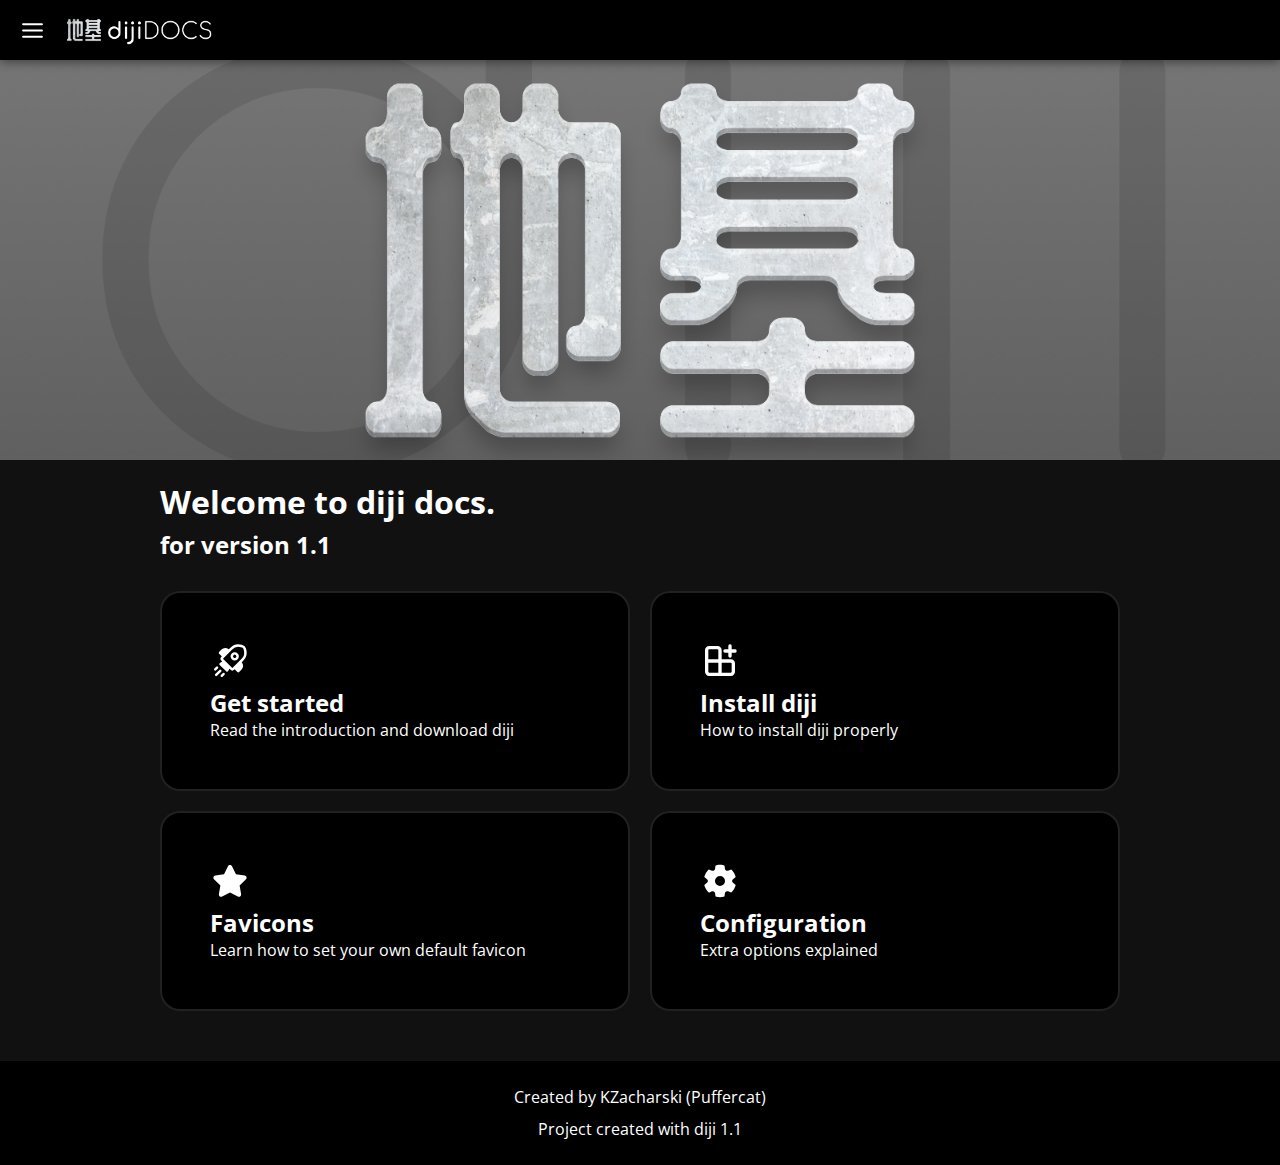
==== docs/docs/index.html @ 5f5b63b6 "started working on the menu" ====
<!DOCTYPE html>
<html lang="en">
<head>
<meta charset="UTF-8">
<meta name="viewport" content="width=device-width, initial-scale=1.0">
<meta http-equiv="X-UA-Compatible" content="ie=edge">
<title>diji docs</title>
<link rel="icon" type="image" href="./assets/favicon.png">
<link rel="stylesheet" type="text/css" href="style.css">
<script src="script.js"></script>
</head>
<body>
<div class="navbar">
    <img onclick="openNav()" class="navicon" src="./assets/ic_fluent_navigation_24_filled.svg" height="25px">
    <img src="./assets/dijidocs.png" height="40px">
</div>
<div class="banner">
<img src="./assets/dijidocsbanner.png" width="100%" class="bannerimg">
</div>
  <div class="content">
<div class="anotherfuckingcontainer">
    <h1 class="t1">Welcome to diji docs.</h1>
    <h2 class="t2">for version 1.1</h2>
    <div class="container">
      <div class="getstarted ge">
        <div class="getstartedcontentparent">
        <div class="getstartedcontent">
        <img src="./assets/ic_fluent_rocket_24_filled.svg" height="40px" class="gep">
        <h2 class="gep">Get started</h2>
        <p class="gep">Read the introduction and download diji</p>
      </div>
      </div>
      </div>
      <div class="install ge">
        <div class="getstartedcontentparent">
          <div class="getstartedcontent">
          <img src="./assets/ic_fluent_apps_add_in_24_filled.svg" height="40px" class="gep">
          <h2 class="gep">Install diji</h2>
          <p class="gep">How to install diji properly</p>
        </div>
        </div>
      </div>
      <div class="favicon ge">
        <div class="getstartedcontentparent">
          <div class="getstartedcontent">
          <img src="./assets/ic_fluent_star_24_filled.svg" height="40px" class="gep">
          <h2 class="gep">Favicons</h2>
          <p class="gep">Learn how to set your own default favicon</p>
        </div>
        </div>
      </div>
      <div class="config ge">

        <div class="getstartedcontentparent">
          <div class="getstartedcontent">
          <img src="./assets/ic_fluent_settings_24_filled.svg" height="40px" class="gep">
          <h2 class="gep">Configuration</h2>
          <p class="gep">Extra options explained</p>
        </div>
        </div>

      </div>
    </div>
    </div>
  </div>
  

<div id="drawer" class="navdrawer">
    <a href="javascript:void(0)" class="closebtn" onclick="closeNav()"><img src="./assets/ic_fluent_chevron_left_24_filled.svg" width="30px"></a>
    <a href="#">About</a>
    <a href="#">Services</a>
    <a href="#">Clients</a>
    <a href="#">Contact</a>
  </div>
  <div id="drawerbg" class="navdrawerbg" onclick="closeNav()"></div>
  <div class="footer">
    <p class="ftrtext">Created by <a>KZacharski (Puffercat)</a></p>
    <p class="ftrtext">Project created with diji 1.1</p>
  </div>
</body>
</html>
---- docs/docs/style.css ----
@import url('https://fonts.googleapis.com/css2?family=Open+Sans:wght@300;400;500;600;700;800&display=swap');

body {
font-family: 'Open Sans', sans-serif;
margin: 0;
background-color: #111;
color: white;
} .navbar {
    position: sticky;
    top: 0px;
    width: 100%;
    background-color: black;
    box-shadow: 0px 2px 10px 0px rgba(0, 0, 0, 0.473);
    display: flex;
    align-items: center;
    padding: 10px;
    padding-right: 0;
    padding-left: 0;
} .navicon {
    margin-left: 20px;
    margin-right: 10px;
} .content {
  padding-left: 20px;
  padding-right: 20px;
  margin-right: auto;
    margin-left: auto;
    max-width: 1000px;
}

.anotherfuckingcontainer {
  margin: 20px;
}

.t1 {
  margin: 0;
  margin-top: 10px;
  margin-bottom: 5px;
} .t2 {
  margin: 0;
}

.banner {
  object-fit: cover;
  max-height: 400px;
  margin-left: auto;
  margin-right: auto;
} .bannerimg {
  object-fit: cover;
  max-height: 400px;
  margin-left: auto;
  margin-right: auto;
}

.navdrawer {
    height: 100%; /* 100% Full-height */
    width: 0; /* 0 width - change this with JavaScript */
    position: fixed; /* Stay in place */
    z-index: 1; /* Stay on top */
    top: 0; /* Stay at the top */
    left: 0;
    background-color: #111; /* Black*/
    overflow-x: hidden; /* Disable horizontal scroll */
    padding-top: 15px; /* Place content 60px from the top */
    transition: 0.5s; /* 0.5 second transition effect to slide in the sidenav */
  }

  .navdrawerbg {
    height: 100%; /* 100% Full-height */
    width: 0; /* 0 width - change this with JavaScript */
    position: fixed; /* Stay in place */
    z-index: 0; /* Stay on top */
    top: 0; /* Stay at the top */
    left: 0;
    background-color: transparent; /* Black*/
    overflow-x: hidden; /* Disable horizontal scroll */
    padding-top: 15px; /* Place content 60px from the top */
    transition: 0s; /* 0.5 second transition effect to slide in the sidenav */
  }
  
  /* The navigation menu links */
  .navdrawer a {
    padding: 8px 8px 8px 32px;
    text-decoration: none;
    font-size: 25px;
    color: #818181;
    display: block;
    transition: 0.3s;
  }
  
  /* When you mouse over the navigation links, change their color */
  .navdrawer a:hover {
    color: #f1f1f1;
  }
  
  /* Position and style the close button (top right corner) */
  .navdrawer .closebtn {
    position: absolute;
    top: 0;
    right: 25px;
    font-size: 36px;
    margin-left: 50px;
  }
  
  /* Style page content - use this if you want to push the page content to the right when you open the side navigation */
  #main {
    transition: margin-left .5s;
    padding: 20px;
  }
  
  /* On smaller screens, where height is less than 450px, change the style of the sidenav (less padding and a smaller font size) 
  @media screen and (max-height: 450px) {
    .navdrawer {padding-top: 15px;}
    .navdrawer a {font-size: 18px;}
    
  }*/

 




  .container {  display: grid;
    
    grid-template-columns: 1fr;
    grid-template-rows: 1fr 1fr 1fr 1fr;
    gap: 20px 0;
    margin-top: 30px;
    margin-bottom: 50px;
    grid-auto-flow: column;
    grid-template-areas: 
    "getstarted"
    "install"
    "favicon"
    "config";
  }

  @media only screen and (min-width: 35em) {  .container {
    grid-template-columns: 1fr 1fr;
    grid-template-rows: 1fr 1fr;
    gap: 20px 20px;
    
   
    
    margin-top: 30px;
    grid-auto-flow: row;
    grid-template-areas:
      "getstarted install"
      "favicon config";
  }}
  
  .getstarted { grid-area: getstarted; 
  background-color: rgb(0, 0, 0);

  
  }
  
  .install { grid-area: install; 
    background-color: #000;}
  
  .favicon { grid-area: favicon; 
    background-color: #000;}
  
  .config { grid-area: config; 
    background-color: #000;}

    .ge {
      border-radius: 20px;
      border-style: solid;
      border-color: #ffffff21;
     border-width: 2px;
     display: flex;
   
     align-items: center;
     transition: 0.2s;
    }

    .ge:hover {
      transition: 0.2s;
      box-shadow: 0 10px 10px 0 #00000080;
    }
  
  .getstartedcontent {
    margin: 20px;
    
  } .gep {
    margin: 0;
    padding: 0;
  } .getstartedcontentparent {
    margin: 20px;
 /*   margin-left: auto;
    margin-right: auto;*/
    padding: 8px;
    width: fit-content;
    height: fit-content;
  } .footer {
    text-align: center;
    background-color: #000;
    display: flex;
    align-items: center;
    flex-direction: column;
    justify-content: center;
    padding: 20px;
  } .ftrtext {
    margin: 5px;
  }
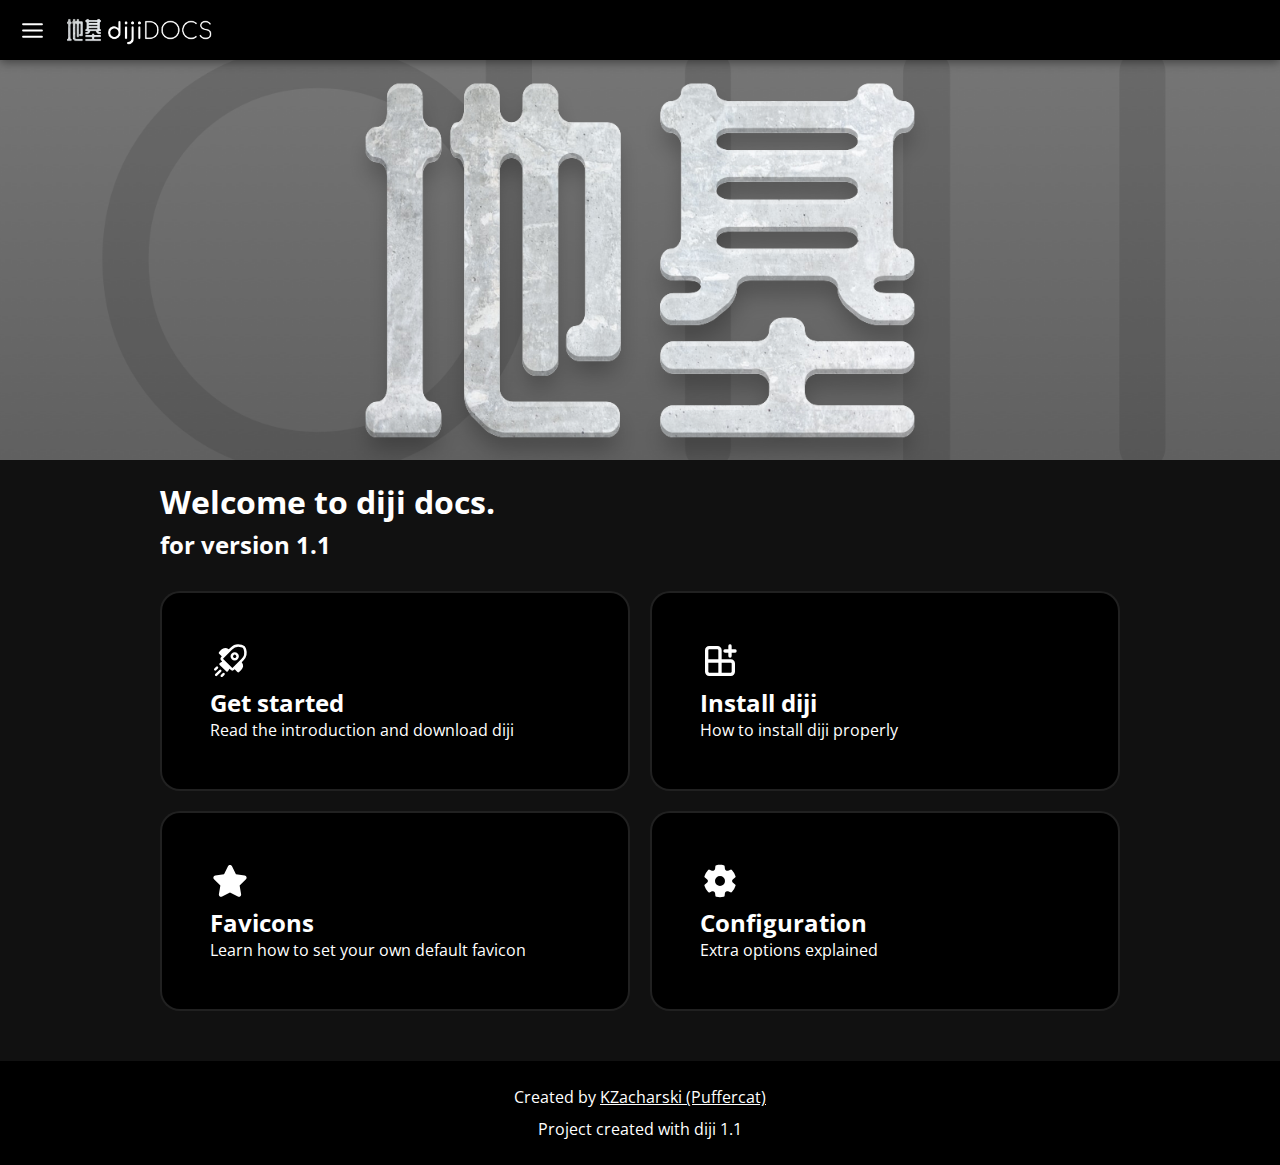
==== commit 7dd224b2: "jfasifjrwlijrwehwoirhweor" ====
--- a/docs/docs/index.html
+++ b/docs/docs/index.html
@@ -27,7 +27,7 @@
         <div class="getstartedcontent">
         <img src="./assets/ic_fluent_rocket_24_filled.svg" height="40px" class="gep">
         <h2 class="gep">Get started</h2>
-        <p class="gep">Read the introduction and download diji</p>
+        <p class="gep gepar">Read the introduction and download diji</p>
       </div>
       </div>
       </div>
@@ -36,7 +36,7 @@
           <div class="getstartedcontent">
           <img src="./assets/ic_fluent_apps_add_in_24_filled.svg" height="40px" class="gep">
           <h2 class="gep">Install diji</h2>
-          <p class="gep">How to install diji properly</p>
+          <p class="gep gepar">How to install diji properly</p>
         </div>
         </div>
       </div>
@@ -45,7 +45,7 @@
           <div class="getstartedcontent">
           <img src="./assets/ic_fluent_star_24_filled.svg" height="40px" class="gep">
           <h2 class="gep">Favicons</h2>
-          <p class="gep">Learn how to set your own default favicon</p>
+          <p class="gep gepar">Learn how to set your own default favicon</p>
         </div>
         </div>
       </div>
@@ -55,7 +55,7 @@
           <div class="getstartedcontent">
           <img src="./assets/ic_fluent_settings_24_filled.svg" height="40px" class="gep">
           <h2 class="gep">Configuration</h2>
-          <p class="gep">Extra options explained</p>
+          <p class="gep gepar">Extra options explained</p>
         </div>
         </div>
 
@@ -66,15 +66,15 @@
   
 
 <div id="drawer" class="navdrawer">
-    <a href="javascript:void(0)" class="closebtn" onclick="closeNav()"><img src="./assets/ic_fluent_chevron_left_24_filled.svg" width="30px"></a>
-    <a href="#">About</a>
-    <a href="#">Services</a>
-    <a href="#">Clients</a>
-    <a href="#">Contact</a>
+  <img src="./assets/dijidocs.png" height="40px" class="logodrawer">  
+  <a href="javascript:void(0)" class="closebtn navdrawera" onclick="closeNav()"><img src="./assets/ic_fluent_chevron_left_24_filled.svg" width="30px"></a>
+    <a href="#" class="navdrawerlinkactive">Homepage</a>
+    <a href="#" class="navdrawerlink">Introduction</a>
+    <a href="#" class="navdrawerlink">Installation</a>
   </div>
   <div id="drawerbg" class="navdrawerbg" onclick="closeNav()"></div>
   <div class="footer">
-    <p class="ftrtext">Created by <a>KZacharski (Puffercat)</a></p>
+    <p class="ftrtext">Created by <a href="https://puffercat.xyz" class="footerlink">KZacharski (Puffercat)</a></p>
     <p class="ftrtext">Project created with diji 1.1</p>
   </div>
 </body>
--- a/docs/docs/style.css
+++ b/docs/docs/style.css
@@ -39,6 +39,8 @@
   margin: 0;
 }
 
+
+
 .banner {
   object-fit: cover;
   max-height: 400px;
@@ -58,10 +60,11 @@
     z-index: 1; /* Stay on top */
     top: 0; /* Stay at the top */
     left: 0;
-    background-color: #111; /* Black*/
+    background-color: #000000; /* Black*/
     overflow-x: hidden; /* Disable horizontal scroll */
-    padding-top: 15px; /* Place content 60px from the top */
-    transition: 0.5s; /* 0.5 second transition effect to slide in the sidenav */
+    padding-top: 50px; /* Place content 60px from the top */
+    transition: 0.3s; /* 0.5 second transition effect to slide in the sidenav */
+    box-shadow: 5px 0px 10px 0px rgba(0, 0, 0, 0.473);
   }
 
   .navdrawerbg {
@@ -78,27 +81,67 @@
   }
   
   /* The navigation menu links */
-  .navdrawer a {
-    padding: 8px 8px 8px 32px;
+  .navdrawera {
+    padding: 6px 6px 6px 28px;
+    margin: 10px;
     text-decoration: none;
-    font-size: 25px;
-    color: #818181;
+    font-size: 17px;
+    color: #ffffff;
     display: block;
     transition: 0.3s;
   }
+
+  .navdrawerlink {
+    padding: 6px 6px 6px 10px;
+    margin: 10px;
+    text-decoration: none;
+    font-size: 17px;
+    color: #ffffff;
+    display: block;
+    font-weight: 500;
+    transition: 0.3s;
+    border-radius: 10px;
+  }
+
+  .navdrawerlinkactive {
+    padding: 6px 6px 6px 10px;
+    margin: 10px;
+    text-decoration: none;
+    font-size: 17px;
+    color: #000000;
+    background-color: #ffffff;
+    display: block;
+    font-weight: 500;
+    transition: 0.3s;
+    border-radius: 10px;
+  }
   
   /* When you mouse over the navigation links, change their color */
-  .navdrawer a:hover {
-    color: #f1f1f1;
+  .navdrawera:hover {
+    color: #969696;
+  }
+
+  .navdrawerlink:hover {
+    background-color: #ffffff15;
   }
   
   /* Position and style the close button (top right corner) */
   .navdrawer .closebtn {
     position: absolute;
     top: 0;
-    right: 25px;
+    margin-top: 0;
+    right: 7px;
     font-size: 36px;
     margin-left: 50px;
+  }
+
+  .navdrawer .logodrawer {
+    position: absolute;
+    top: 10px;
+    margin-top: 0;
+    left: 7px;
+    font-size: 36px;
+    
   }
   
   /* Style page content - use this if you want to push the page content to the right when you open the side navigation */
@@ -202,4 +245,11 @@
     padding: 20px;
   } .ftrtext {
     margin: 5px;
-  }+  } .footerlink {
+    color: white;
+    transition: .2s;
+}
+
+.footerlink:hover {
+    opacity: 0.6;
+}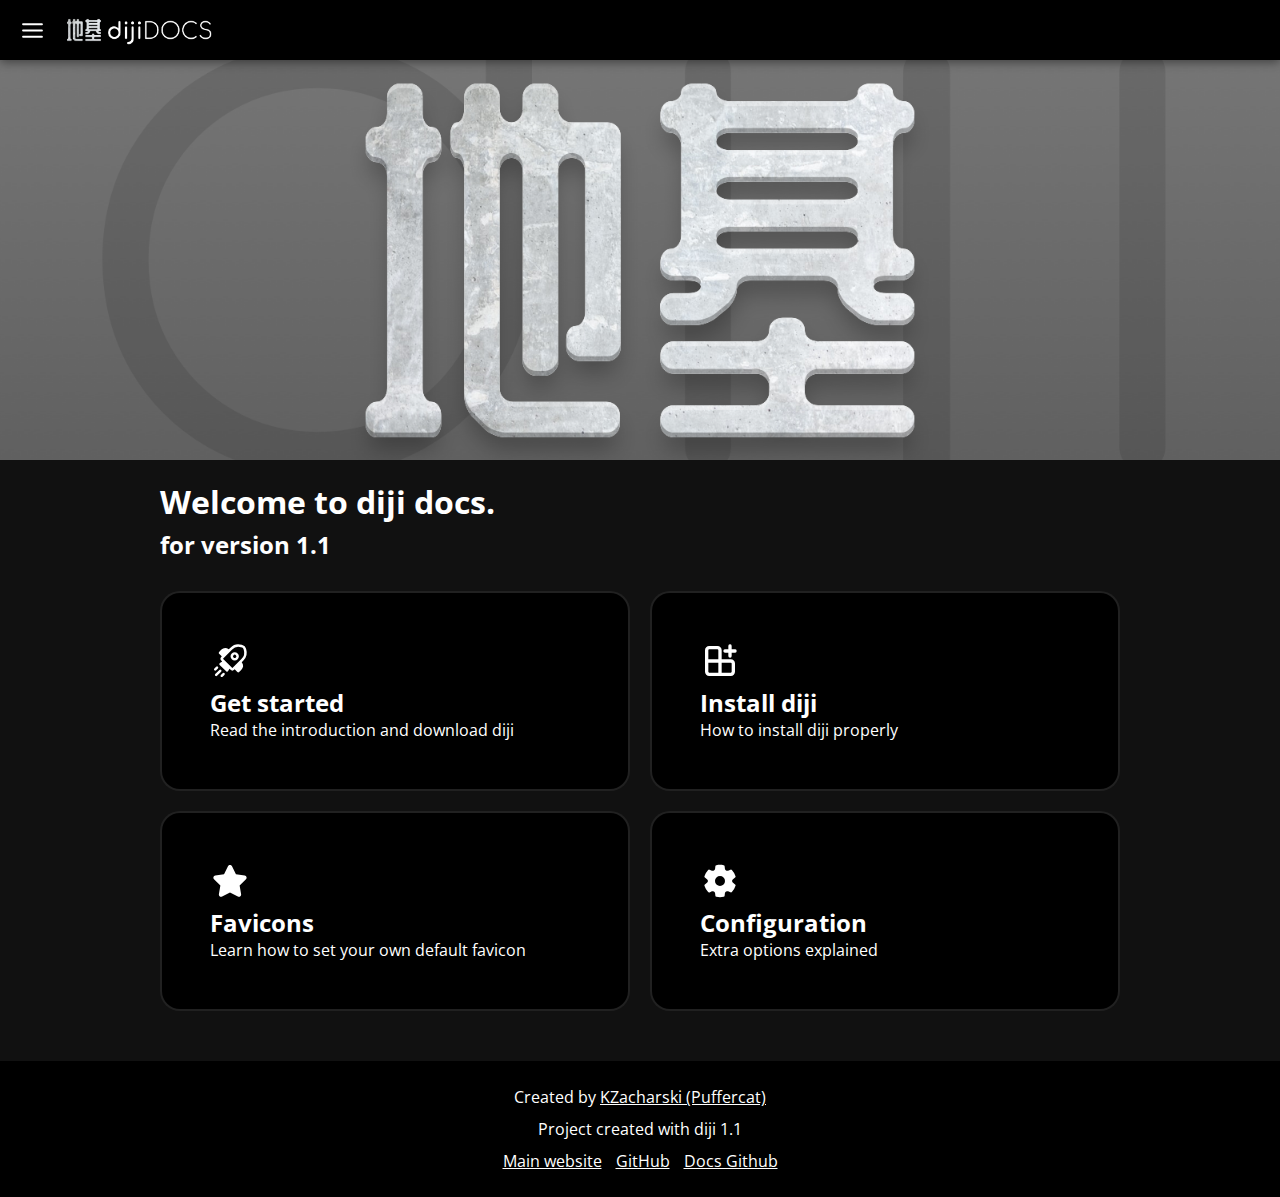
==== commit 4f4c2107: "home page finished iasfhfiherwiohwahj" ====
--- a/docs/docs/index.html
+++ b/docs/docs/index.html
@@ -12,7 +12,7 @@
 <body>
 <div class="navbar">
     <img onclick="openNav()" class="navicon" src="./assets/ic_fluent_navigation_24_filled.svg" height="25px">
-    <img src="./assets/dijidocs.png" height="40px">
+    <a href="#"><img src="./assets/dijidocs.png" height="40px" style="display: block;"></a>
 </div>
 <div class="banner">
 <img src="./assets/dijidocsbanner.png" width="100%" class="bannerimg">
@@ -22,7 +22,9 @@
     <h1 class="t1">Welcome to diji docs.</h1>
     <h2 class="t2">for version 1.1</h2>
     <div class="container">
-      <div class="getstarted ge">
+    <div class="getstarted ge">
+      <a href="./introduction.html" style="text-decoration: none; color: white;">
+        <div style="width: 100%; height: 100%; display: flex; align-items: center;">
         <div class="getstartedcontentparent">
         <div class="getstartedcontent">
         <img src="./assets/ic_fluent_rocket_24_filled.svg" height="40px" class="gep">
@@ -31,7 +33,12 @@
       </div>
       </div>
       </div>
+      </a>
+      </div>
+      
       <div class="install ge">
+        <a href="./installation.html" style="text-decoration: none; color: white;">
+          <div style="width: 100%; height: 100%; display: flex; align-items: center;">
         <div class="getstartedcontentparent">
           <div class="getstartedcontent">
           <img src="./assets/ic_fluent_apps_add_in_24_filled.svg" height="40px" class="gep">
@@ -40,7 +47,11 @@
         </div>
         </div>
       </div>
+      </a>
+      </div>
       <div class="favicon ge">
+        <a href="./favicons.html" style="text-decoration: none; color: white;">
+          <div style="width: 100%; height: 100%; display: flex; align-items: center;">
         <div class="getstartedcontentparent">
           <div class="getstartedcontent">
           <img src="./assets/ic_fluent_star_24_filled.svg" height="40px" class="gep">
@@ -49,8 +60,11 @@
         </div>
         </div>
       </div>
+      </a>
+      </div>
       <div class="config ge">
-
+        <a href="./configuration.html" style="text-decoration: none; color: white;">
+          <div style="width: 100%; height: 100%; display: flex; align-items: center;">
         <div class="getstartedcontentparent">
           <div class="getstartedcontent">
           <img src="./assets/ic_fluent_settings_24_filled.svg" height="40px" class="gep">
@@ -59,6 +73,8 @@
         </div>
         </div>
 
+      </div>
+      </a>
       </div>
     </div>
     </div>
@@ -69,13 +85,26 @@
   <img src="./assets/dijidocs.png" height="40px" class="logodrawer">  
   <a href="javascript:void(0)" class="closebtn navdrawera" onclick="closeNav()"><img src="./assets/ic_fluent_chevron_left_24_filled.svg" width="30px"></a>
     <a href="#" class="navdrawerlinkactive">Homepage</a>
-    <a href="#" class="navdrawerlink">Introduction</a>
-    <a href="#" class="navdrawerlink">Installation</a>
+    <a href="./introduction.html" class="navdrawerlink">Introduction</a>
+    <a href="./installation.html" class="navdrawerlink">Installation</a>
+    <a href="./favicons.html" class="navdrawerlink">Favicons</a>
+    <a href="./configuration.html" class="navdrawerlink">Configuration</a>
+    <a href="./open-source.html" class="navdrawerlink">Open source</a>
+    <a href="./roadmap.html" class="navdrawerlink">Roadmap</a>
+    <div style="height: 60px;"></div>
+    <!--<div class="drawerbottomlinks">
+      <div class="blc">
+      <a class="bottomlink" href="https://diji.puffercat.xyz">Main website ></a>
+      <a class="bottomlink" href="https://github.com/KZacharski/diji">GitHub ></a>
+      <a class="bottomlink" href="https://github.com/KZacharski/diji/tree/github-files/docs/docs">Docs GitHub ></a>
+      </div>
+    </div>-->
   </div>
   <div id="drawerbg" class="navdrawerbg" onclick="closeNav()"></div>
   <div class="footer">
     <p class="ftrtext">Created by <a href="https://puffercat.xyz" class="footerlink">KZacharski (Puffercat)</a></p>
     <p class="ftrtext">Project created with diji 1.1</p>
+    <p class="ftrtext"><a href="https://diji.puffercat.xyz" class="footerlink ftlpadding">Main website</a> <a href="https://github.com/KZacharski/diji" class="footerlink ftlpadding">GitHub</a> <a href="https://github.com/KZacharski/diji/tree/github-files/docs/docs" class="footerlink ftlpadding">Docs Github</a></p>
   </div>
 </body>
 </html>--- a/docs/docs/style.css
+++ b/docs/docs/style.css
@@ -63,6 +63,7 @@
     background-color: #000000; /* Black*/
     overflow-x: hidden; /* Disable horizontal scroll */
     padding-top: 50px; /* Place content 60px from the top */
+ 
     transition: 0.3s; /* 0.5 second transition effect to slide in the sidenav */
     box-shadow: 5px 0px 10px 0px rgba(0, 0, 0, 0.473);
   }
@@ -93,9 +94,9 @@
 
   .navdrawerlink {
     padding: 6px 6px 6px 10px;
-    margin: 10px;
-    text-decoration: none;
-    font-size: 17px;
+    margin: 15px;
+    text-decoration: none;
+    font-size: 19px;
     color: #ffffff;
     display: block;
     font-weight: 500;
@@ -105,9 +106,10 @@
 
   .navdrawerlinkactive {
     padding: 6px 6px 6px 10px;
-    margin: 10px;
-    text-decoration: none;
-    font-size: 17px;
+    margin: 15px;
+    
+    text-decoration: none;
+    font-size: 19px;
     color: #000000;
     background-color: #ffffff;
     display: block;
@@ -177,7 +179,7 @@
     "config";
   }
 
-  @media only screen and (min-width: 35em) {  .container {
+  @media only screen and (min-width: 38em) {  .container {
     grid-template-columns: 1fr 1fr;
     grid-template-rows: 1fr 1fr;
     gap: 20px 20px;
@@ -228,6 +230,8 @@
   } .gep {
     margin: 0;
     padding: 0;
+    color: #ffffff;
+    text-decoration: none;
   } .getstartedcontentparent {
     margin: 20px;
  /*   margin-left: auto;
@@ -252,4 +256,44 @@
 
 .footerlink:hover {
     opacity: 0.6;
+} /*.drawerbottomlinks {
+  background-color: #000;
+
+  width: 250px;
+
+
+} .bottomlink {
+ 
+  color: white;
+  display: block;
+  margin: 2px;
+  padding: 2px;
+
+  margin-left: 10px;
+  margin-right: 10px;
+  padding-left: 10px;
+  padding-right: 10px;
+  transition: 0.2s;
+} .blc {
+ /* margin-bottom: 65px;   margin-top: 30px;
+
+} .bottomlink:hover {
+  opacity: 0.6;
+}*/
+.ftlpadding {
+  padding: 5px;
+  margin: 5px;
+  padding-left: 0;
+  padding-right: 0;
+} .linkeffect {
+  color: white;
+  transition: .2s;
+}
+
+.linkeffect:hover {
+  opacity: 0.6;
+} .ghlink {
+  margin-left: 10px;
+} .iafc {
+  padding-bottom: 30px;
 }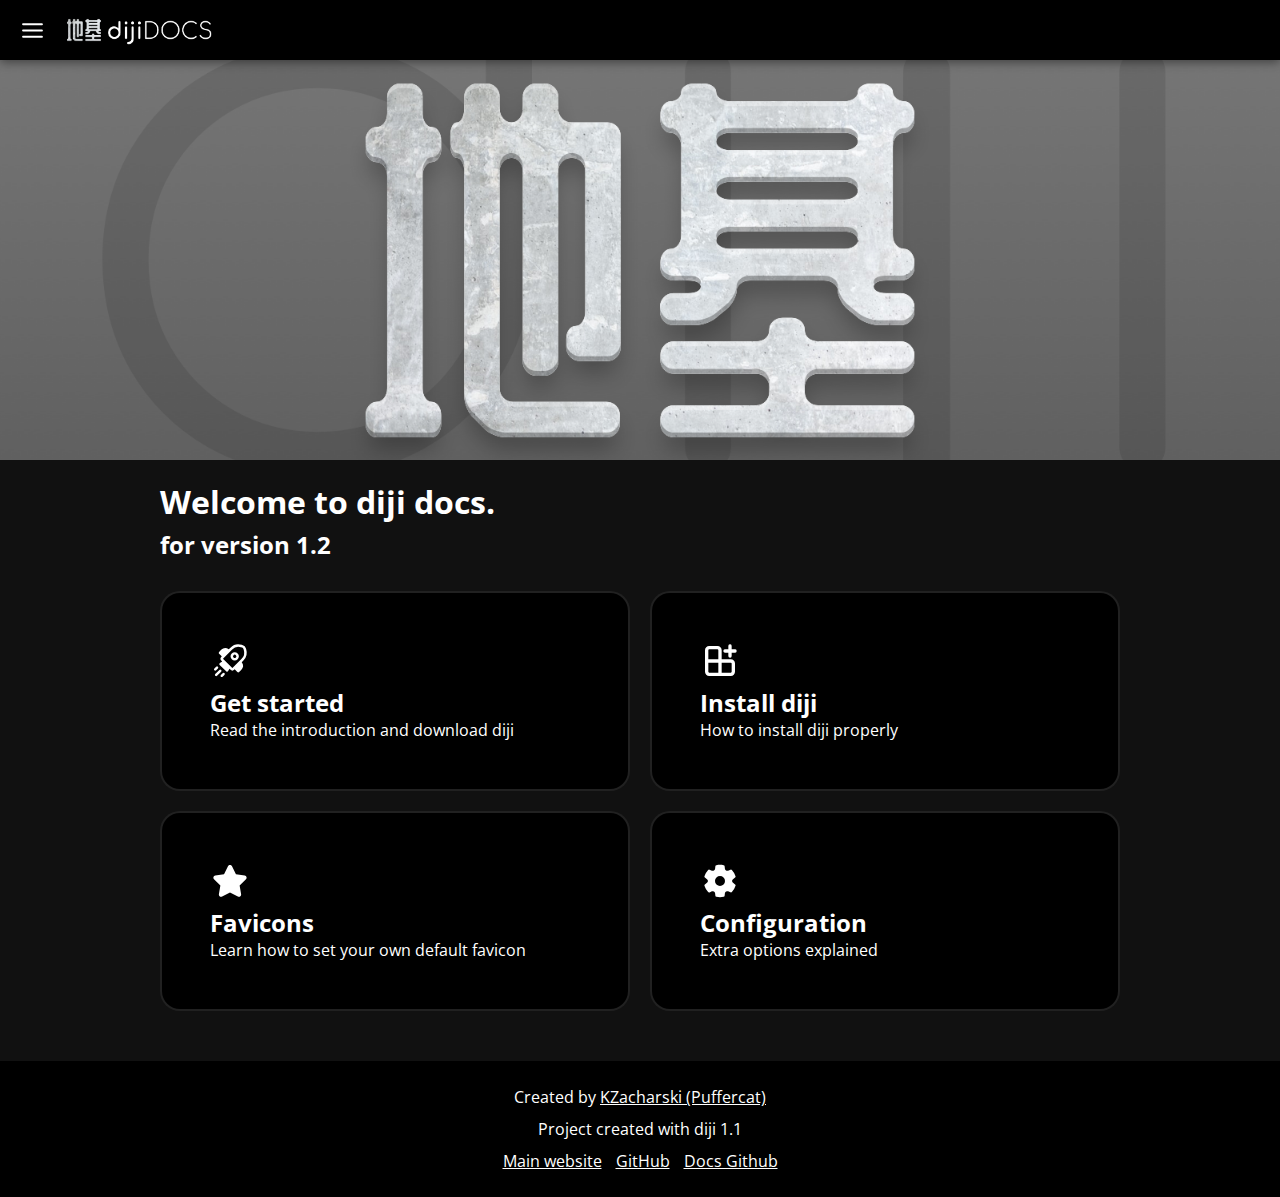
==== commit 236d4abc: "wrote introduction" ====
--- a/docs/docs/index.html
+++ b/docs/docs/index.html
@@ -8,6 +8,7 @@
 <link rel="icon" type="image" href="./assets/favicon.png">
 <link rel="stylesheet" type="text/css" href="style.css">
 <script src="script.js"></script>
+<meta name="theme-color" content="#000000" />
 </head>
 <body>
 <div class="navbar">
@@ -20,10 +21,10 @@
   <div class="content">
 <div class="anotherfuckingcontainer">
     <h1 class="t1">Welcome to diji docs.</h1>
-    <h2 class="t2">for version 1.1</h2>
+    <h2 class="t2">for version 1.2</h2>
     <div class="container">
     <div class="getstarted ge">
-      <a href="./introduction.html" style="text-decoration: none; color: white;">
+      <a href="./introduction.html" style="text-decoration: none; color: white; height: 100%; width: 100%;">
         <div style="width: 100%; height: 100%; display: flex; align-items: center;">
         <div class="getstartedcontentparent">
         <div class="getstartedcontent">
@@ -37,7 +38,7 @@
       </div>
       
       <div class="install ge">
-        <a href="./installation.html" style="text-decoration: none; color: white;">
+        <a href="./installation.html" style="text-decoration: none; color: white; height: 100%; width: 100%;">
           <div style="width: 100%; height: 100%; display: flex; align-items: center;">
         <div class="getstartedcontentparent">
           <div class="getstartedcontent">
@@ -50,7 +51,7 @@
       </a>
       </div>
       <div class="favicon ge">
-        <a href="./favicons.html" style="text-decoration: none; color: white;">
+        <a href="./favicons.html" style="text-decoration: none; color: white; height: 100%; width: 100%;">
           <div style="width: 100%; height: 100%; display: flex; align-items: center;">
         <div class="getstartedcontentparent">
           <div class="getstartedcontent">
@@ -63,7 +64,7 @@
       </a>
       </div>
       <div class="config ge">
-        <a href="./configuration.html" style="text-decoration: none; color: white;">
+        <a href="./configuration.html" style="text-decoration: none; color: white; height: 100%; width: 100%;">
           <div style="width: 100%; height: 100%; display: flex; align-items: center;">
         <div class="getstartedcontentparent">
           <div class="getstartedcontent">
--- a/docs/docs/style.css
+++ b/docs/docs/style.css
@@ -9,7 +9,7 @@
     position: sticky;
     top: 0px;
     width: 100%;
-    background-color: black;
+    background-color: #000000;
     box-shadow: 0px 2px 10px 0px rgba(0, 0, 0, 0.473);
     display: flex;
     align-items: center;
@@ -97,6 +97,7 @@
     margin: 15px;
     text-decoration: none;
     font-size: 19px;
+    white-space: nowrap;
     color: #ffffff;
     display: block;
     font-weight: 500;
@@ -107,7 +108,7 @@
   .navdrawerlinkactive {
     padding: 6px 6px 6px 10px;
     margin: 15px;
-    
+    white-space: nowrap;
     text-decoration: none;
     font-size: 19px;
     color: #000000;
@@ -293,7 +294,7 @@
 .linkeffect:hover {
   opacity: 0.6;
 } .ghlink {
-  margin-left: 10px;
+  display: block;
 } .iafc {
   padding-bottom: 30px;
 }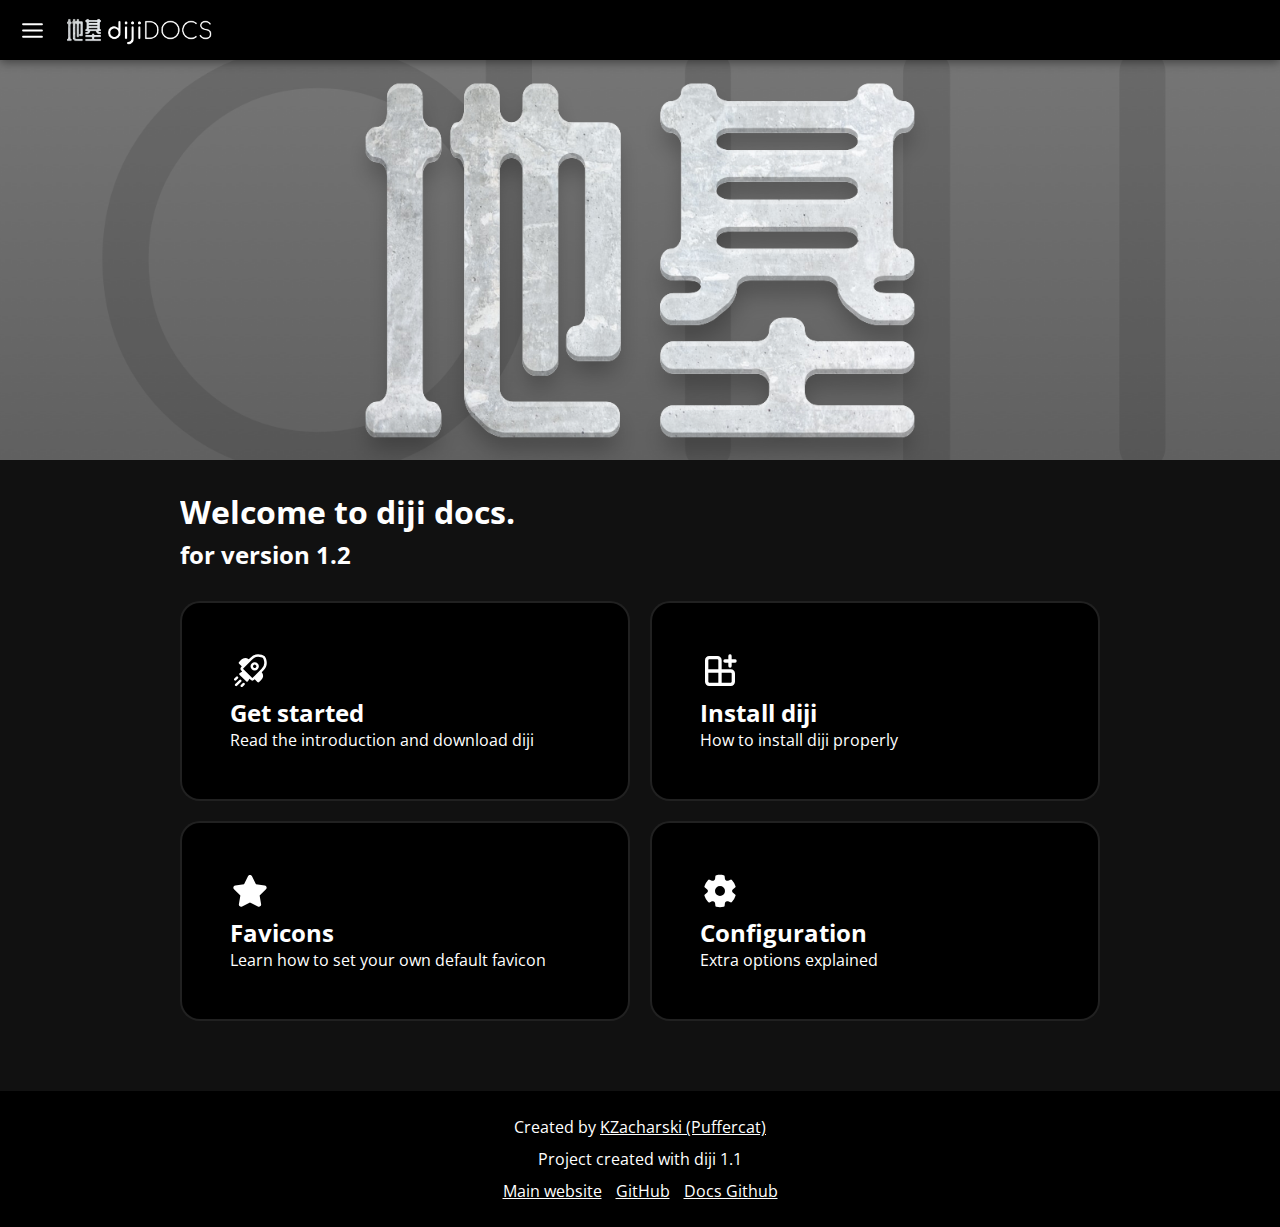
==== commit 778cf195: "fixed navbar on the homepage" ====
--- a/docs/docs/index.html
+++ b/docs/docs/index.html
@@ -11,6 +11,7 @@
 <meta name="theme-color" content="#000000" />
 </head>
 <body>
+  <div class="hhh">
 <div class="navbar">
     <img onclick="openNav()" class="navicon" src="./assets/ic_fluent_navigation_24_filled.svg" height="25px">
     <a href="#"><img src="./assets/dijidocs.png" height="40px" style="display: block;"></a>
@@ -102,6 +103,7 @@
     </div>-->
   </div>
   <div id="drawerbg" class="navdrawerbg" onclick="closeNav()"></div>
+  </div>
   <div class="footer">
     <p class="ftrtext">Created by <a href="https://puffercat.xyz" class="footerlink">KZacharski (Puffercat)</a></p>
     <p class="ftrtext">Project created with diji 1.1</p>
--- a/docs/docs/style.css
+++ b/docs/docs/style.css
@@ -1,10 +1,18 @@
 @import url('https://fonts.googleapis.com/css2?family=Open+Sans:wght@300;400;500;600;700;800&display=swap');
+
+html, body {
+  height: 100%;
+}
 
 body {
 font-family: 'Open Sans', sans-serif;
 margin: 0;
 background-color: #111;
 color: white;
+display: flex;
+flex-direction: column;
+
+
 } .navbar {
     position: sticky;
     top: 0px;
@@ -13,6 +21,7 @@
     box-shadow: 0px 2px 10px 0px rgba(0, 0, 0, 0.473);
     display: flex;
     align-items: center;
+    z-index: 1;
     padding: 10px;
     padding-right: 0;
     padding-left: 0;
@@ -25,10 +34,13 @@
   margin-right: auto;
     margin-left: auto;
     max-width: 1000px;
+    flex: 1 0 auto;
+   
 }
 
 .anotherfuckingcontainer {
   margin: 20px;
+  overflow: auto;
 }
 
 .t1 {
@@ -46,18 +58,21 @@
   max-height: 400px;
   margin-left: auto;
   margin-right: auto;
+  width: 100%;
 } .bannerimg {
   object-fit: cover;
   max-height: 400px;
   margin-left: auto;
+  max-width: none;
   margin-right: auto;
+  width: 100%;
 }
 
 .navdrawer {
     height: 100%; /* 100% Full-height */
     width: 0; /* 0 width - change this with JavaScript */
     position: fixed; /* Stay in place */
-    z-index: 1; /* Stay on top */
+    z-index: 3; /* Stay on top */
     top: 0; /* Stay at the top */
     left: 0;
     background-color: #000000; /* Black*/
@@ -72,7 +87,7 @@
     height: 100%; /* 100% Full-height */
     width: 0; /* 0 width - change this with JavaScript */
     position: fixed; /* Stay in place */
-    z-index: 0; /* Stay on top */
+    z-index: 2; /* Stay on top */
     top: 0; /* Stay at the top */
     left: 0;
     background-color: transparent; /* Black*/
@@ -178,6 +193,7 @@
     "install"
     "favicon"
     "config";
+
   }
 
   @media only screen and (min-width: 38em) {  .container {
@@ -193,12 +209,73 @@
       "getstarted install"
       "favicon config";
   }}
+
+ /* .container2 {  display: grid;
+    
+    grid-template-columns: 1fr;
+    grid-template-rows: 1fr 1fr;
+    gap: 20px 0;
+    margin-top: 30px;
+    margin-bottom: 50px;
+    grid-auto-flow: column;
+    grid-template-areas: 
+    "prev"
+    "next";
+  }
+
+  @media only screen and (min-width: 25em) {  .container2 {
+    grid-template-columns: 1fr 1fr;
+    grid-template-rows: 1fr;
+    gap: 20px 20px;
+    
+   
+    
+    margin-top: 30px;
+    grid-auto-flow: row;
+    grid-template-areas:
+      "prev next";
+  }}*/
+
+  .container2 {
+    display: grid;
+    grid-template-columns: 1fr 1fr;
+    grid-template-rows: 1fr;
+    gap: 0 20px;
+    margin-top: 30px;
+
+    grid-auto-flow: row;
+    grid-template-areas:
+      "prev next";
+  }
   
   .getstarted { grid-area: getstarted; 
   background-color: rgb(0, 0, 0);
 
   
   }
+
+  .prev { grid-area: prev; 
+    background-color: rgb(0, 0, 0);
+  
+    
+    }
+    .next { grid-area: next; 
+      background-color: rgb(0, 0, 0);
+    
+      
+      }
+
+      @media only screen and (max-width: 25em) {  .nep { 
+        font-weight: 400;
+        font-size:medium;
+      }
+    .nepar {
+      display: none;
+    }
+    .nep2 {
+      height: 25px;
+    }
+    }
   
   .install { grid-area: install; 
     background-color: #000;}
@@ -244,6 +321,8 @@
     text-align: center;
     background-color: #000;
     display: flex;
+
+    flex-shrink: 0;
     align-items: center;
     flex-direction: column;
     justify-content: center;
@@ -293,8 +372,73 @@
 
 .linkeffect:hover {
   opacity: 0.6;
-} .ghlink {
-  display: block;
-} .iafc {
+}/* .ghlink {
+  
+}*/ .iafc {
   padding-bottom: 30px;
+} .sbt {
+  font-size: large;
+  margin-top: 0;
+  padding-top: 0;
+  margin-bottom: 5px;
+  padding-bottom: 0;
+} .sbtt {
+  
+}
+
+*,
+*:before,
+*:after {
+  box-sizing: border-box;
+}
+
+pre[class*="language-"] {
+  position: relative;
+  overflow: scroll;
+
+  /* make space  */
+  margin: 5px 0;
+  padding: 1.75rem 0 1.75rem 1rem;
+  border-radius: 10px;
+  max-width: 100%;
+  overflow: scroll;
+  white-space: pre-wrap;
+  word-wrap: break-word;
+  text-align: justify;
+  overflow-x: scroll;
+  width: 100%;
+}
+
+pre[class*="language-"] button {
+  position: absolute;
+  top: 5px;
+  right: 5px;
+
+  font-size: 0.9rem;
+  padding: 0.15rem;
+  background-color: #828282;
+
+  border: ridge 1px #7b7b7c;
+  border-radius: 5px;
+  text-shadow: #c4c4c4 0 0 2px;
+}
+
+pre[class*="language-"] button:hover {
+  cursor: pointer;
+  background-color: #bcbabb;
+}
+pre {
+  max-width: 100%;
+  overflow: scroll;
+  white-space: pre-wrap;
+  word-wrap: break-word;
+  text-align: justify;
+  overflow-x: scroll;
+  width: 100%;
+} code {
+  overflow: scroll;
+  max-width: 100%;
+} .hhh {
+  height: auto;
+  flex: 1 0 auto;
 }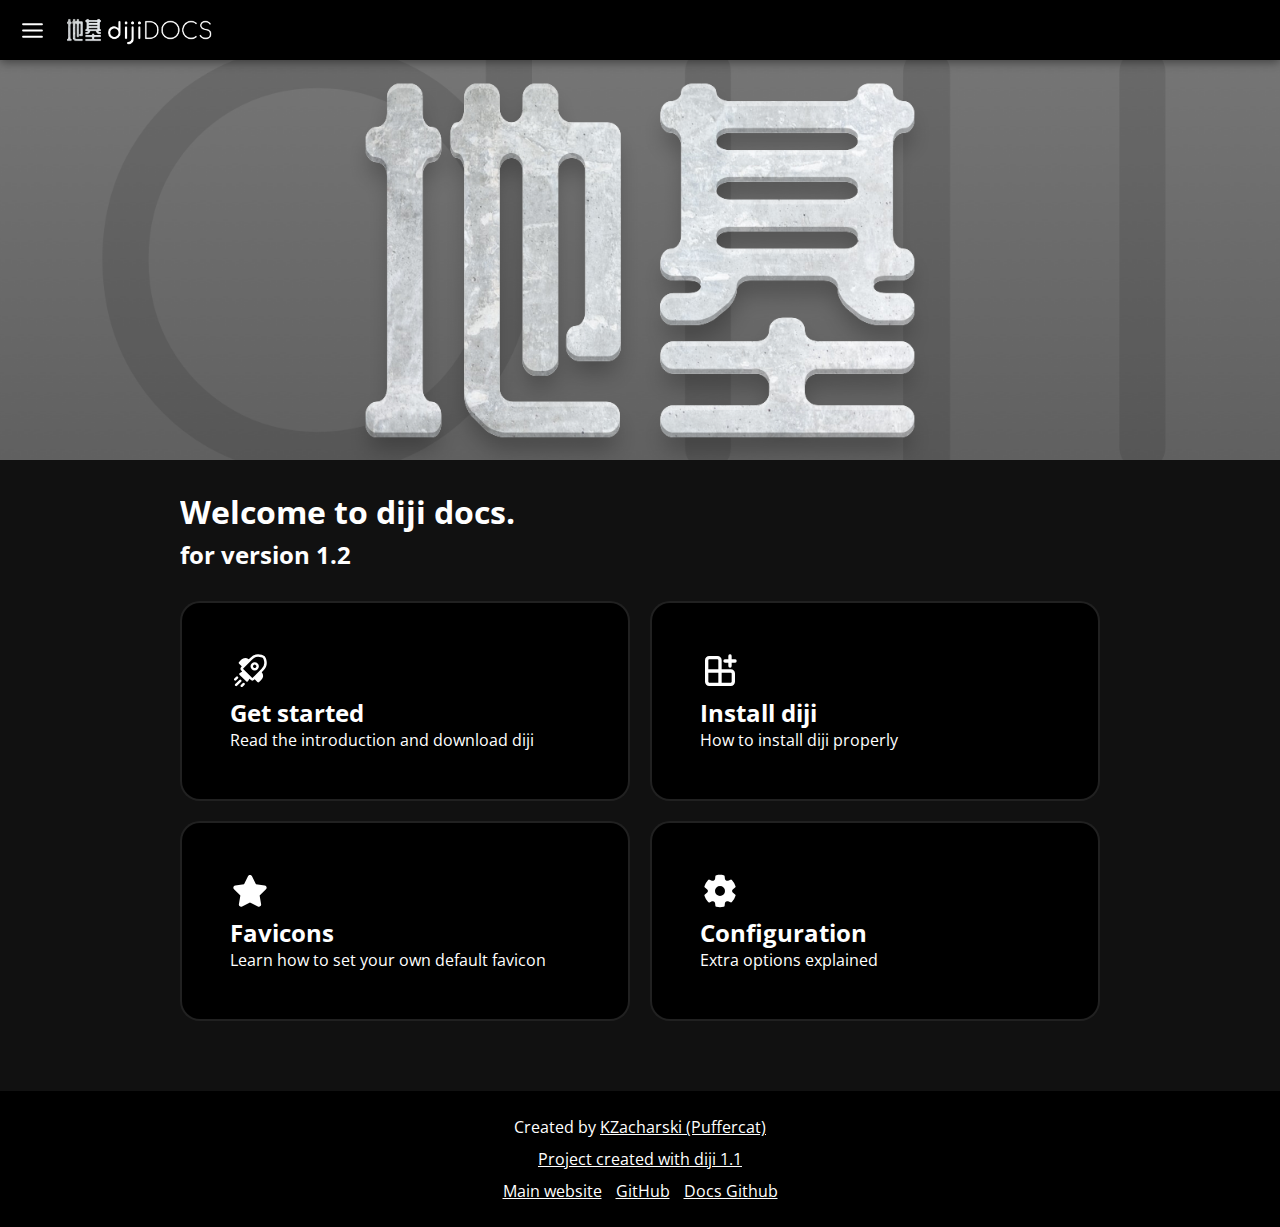
==== commit 4c7ac3e1: "added links to the project created with diji text in the footer" ====
--- a/docs/docs/index.html
+++ b/docs/docs/index.html
@@ -106,7 +106,7 @@
   </div>
   <div class="footer">
     <p class="ftrtext">Created by <a href="https://puffercat.xyz" class="footerlink">KZacharski (Puffercat)</a></p>
-    <p class="ftrtext">Project created with diji 1.1</p>
+    <p class="ftrtext"><a href="https://diji.puffercat.xyz" class="footerlink">Project created with diji 1.1</a></p>
     <p class="ftrtext"><a href="https://diji.puffercat.xyz" class="footerlink ftlpadding">Main website</a> <a href="https://github.com/KZacharski/diji" class="footerlink ftlpadding">GitHub</a> <a href="https://github.com/KZacharski/diji/tree/github-files/docs/docs" class="footerlink ftlpadding">Docs Github</a></p>
   </div>
 </body>
--- a/docs/docs/style.css
+++ b/docs/docs/style.css
@@ -441,4 +441,28 @@
 } .hhh {
   height: auto;
   flex: 1 0 auto;
+} .iwarning {
+  text-transform: uppercase;
+  background-color: #450a0a;
+  color: #dc2626;
+  padding:20px;
+  border-radius: 25px;
+  font-size: small;
+} .iwarningtext {
+  padding: 0;
+  margin: 0;
+} .iwarnlink {
+  transition: .2s;
+  text-decoration:underline;
+  text-decoration-thickness: 2px;
+  color: #dc2626;
+} .iwarnlink:hover {
+  text-decoration: none;
+} .winscreen {
+  max-width: 100%;
+} .macscreen {
+  width: 100%;
+  max-width: 400px;
+} .macosfix {
+  scroll-margin-top: 75px;
 }